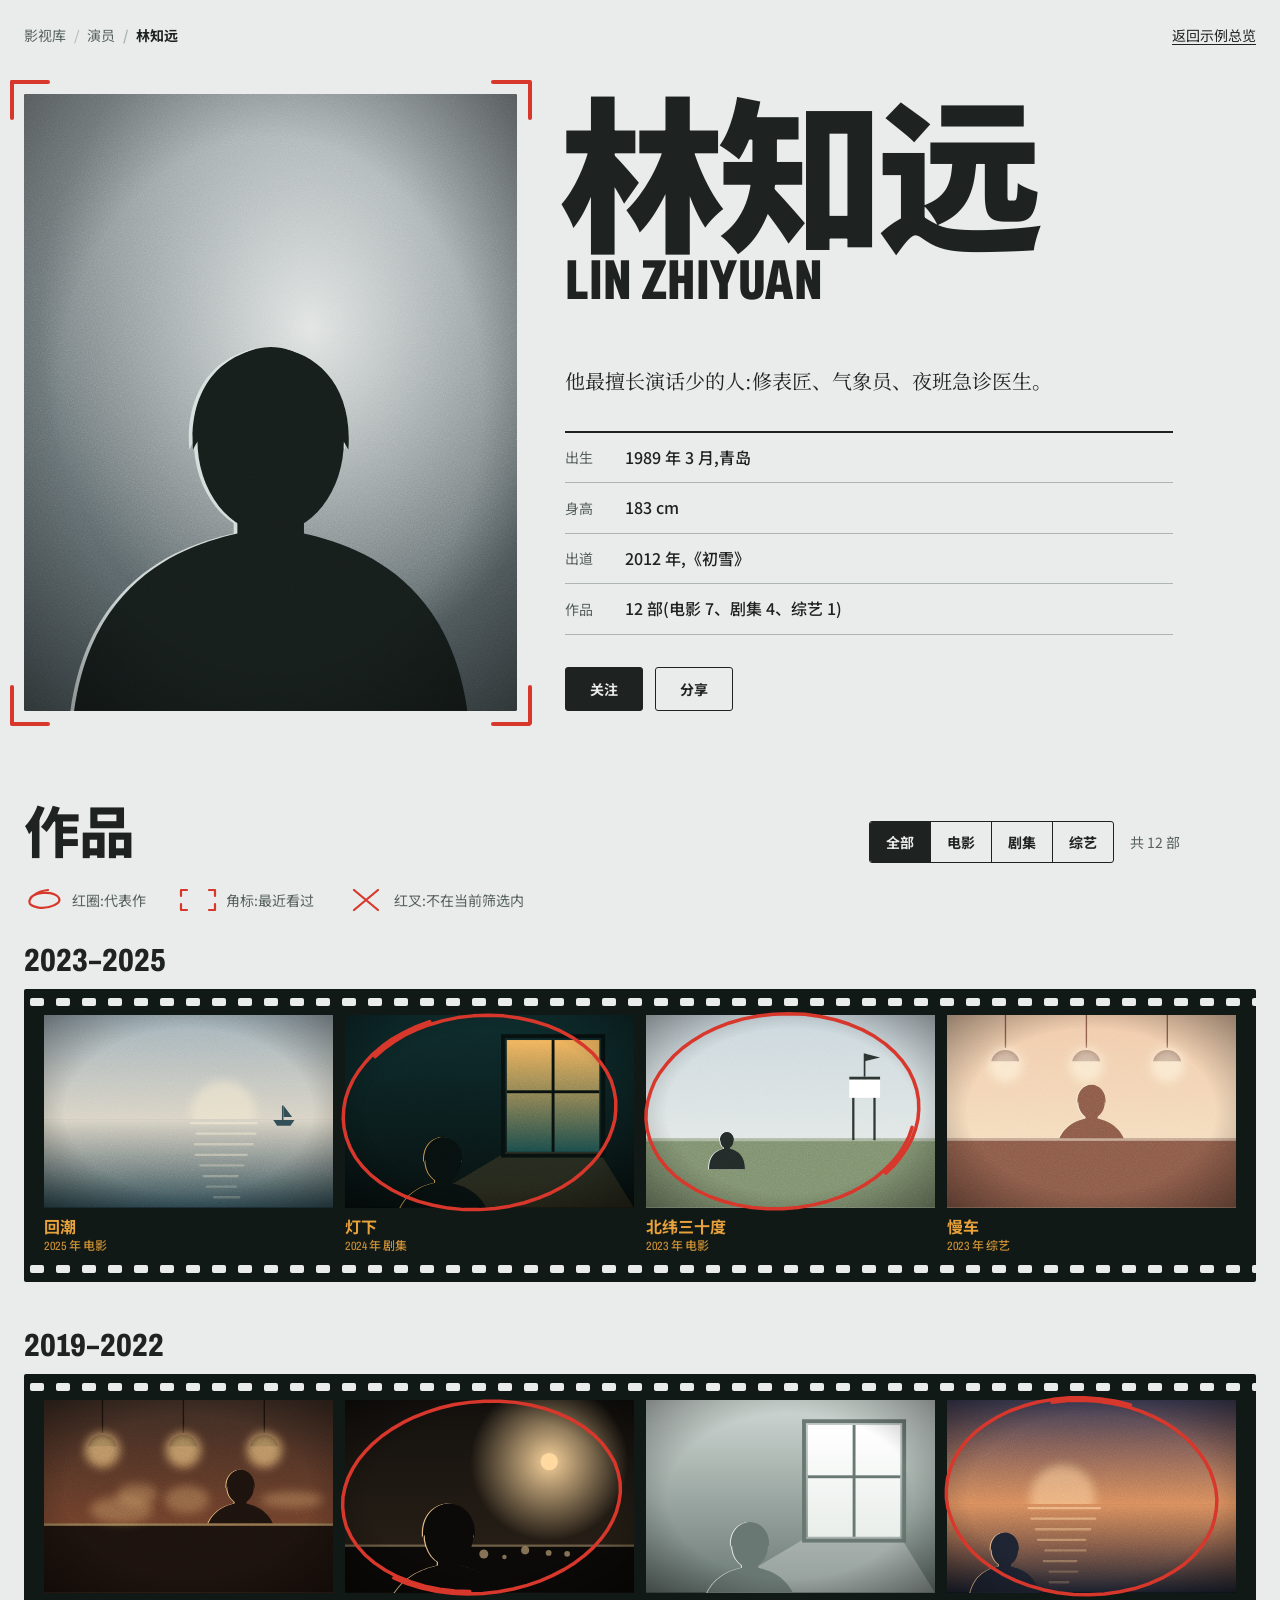
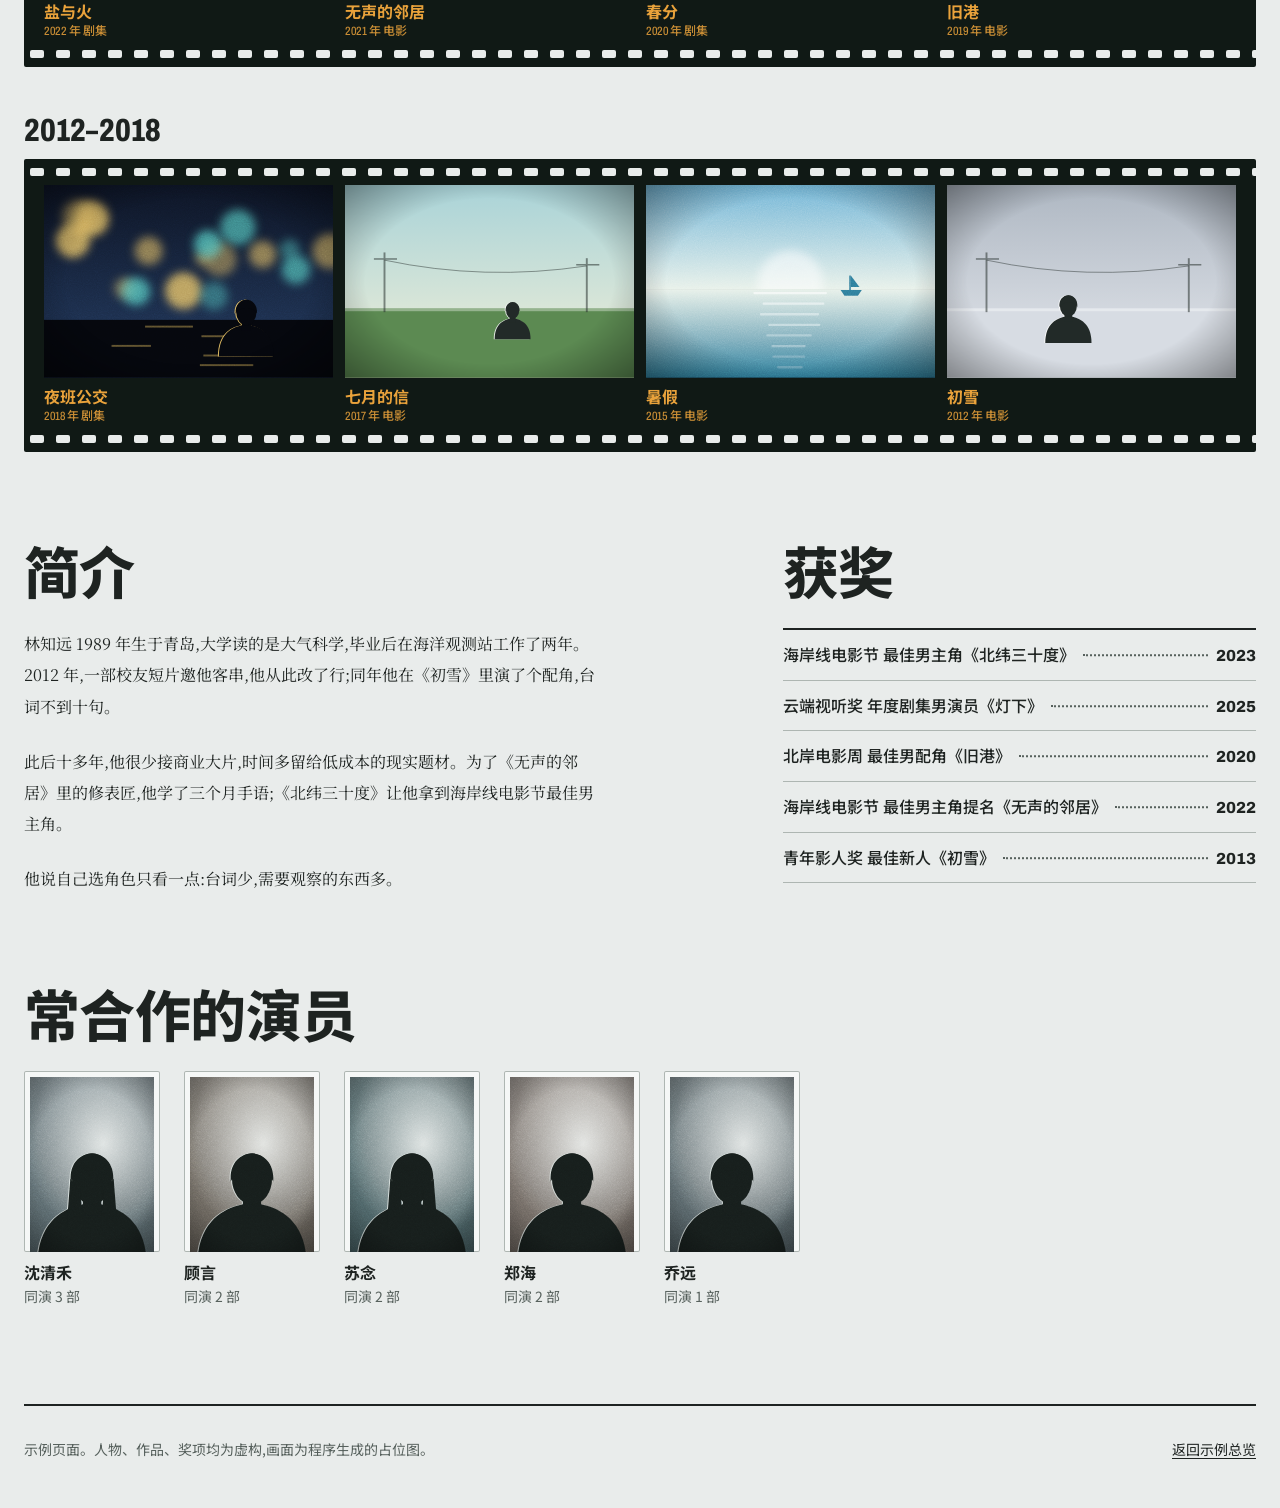
==== examples/actor-profile/contact-sheet/index.html @ d7632c98 "Add actor-profile example in new contact-sheet style Actor profile page designed as a photographer's" ====
<!doctype html>
<html lang="zh-CN">
<head>
  <meta charset="utf-8">
  <meta name="viewport" content="width=device-width, initial-scale=1">
  <title>林知远 — 演员主页(联系印样)</title>
  <meta name="description" content="把演员主页做成一张联系印样:作品是底片上的帧,代表作被红笔圈出。">
  <link rel="icon" href="data:,">
  <link rel="preconnect" href="https://fonts.googleapis.com">
  <link rel="preconnect" href="https://fonts.gstatic.com" crossorigin>
  <link rel="stylesheet" href="../../../styles/contact-sheet/tokens.css">
  <link rel="stylesheet" href="../../../shared/base.css">
  <link rel="stylesheet" href="../../../styles/contact-sheet/components.css">
  <link rel="stylesheet" href="./style.css">
</head>
<body>
  <!-- 共用的滤镜与渐变:胶片颗粒、暗角、焦外虚化 -->
  <svg width="0" height="0" style="position:absolute" aria-hidden="true" focusable="false">
    <defs>
      <filter id="grain" x="0" y="0" width="100%" height="100%">
        <feTurbulence type="fractalNoise" baseFrequency=".9" numOctaves="2" seed="4"/>
        <feColorMatrix type="saturate" values="0"/>
      </filter>
      <filter id="blur6" x="-50%" y="-50%" width="200%" height="200%"><feGaussianBlur stdDeviation="5"/></filter>
      <radialGradient id="vig" cx="50%" cy="50%" r="78%">
        <stop offset="55%" stop-color="#000" stop-opacity="0"/>
        <stop offset="100%" stop-color="#000" stop-opacity=".5"/>
      </radialGradient>
    </defs>
  </svg>

  <header class="bar container">
    <nav aria-label="面包屑">
      <ol class="crumbs">
        <li>影视库</li>
        <li>演员</li>
        <li aria-current="page">林知远</li>
      </ol>
    </nav>
    <a class="bar__back" href="../../../index.html">返回示例总览</a>
  </header>

  <main>
    <section class="hero container" aria-labelledby="name">
      <figure class="portrait" id="portrait">
        <div class="portrait__img" id="portraitImg"></div>
        <div class="crop" aria-hidden="true"><i class="corner corner--tl"></i><i class="corner corner--tr"></i><i class="corner corner--br"></i><i class="corner corner--bl"></i></div>
        <figcaption class="visually-hidden">林知远的肖像示意图(程序生成的占位图)</figcaption>
      </figure>

      <div class="hero__body">
        <h1 class="name" id="name">
          <span class="name__zh" id="nameZh"></span>
          <span class="name__en" id="nameEn"></span>
        </h1>
        <div class="hero__info">
          <p class="lede" id="lede"></p>
          <dl class="facts" id="facts"></dl>
          <div class="actions">
            <button class="btn btn-primary" id="follow" type="button" aria-pressed="false">关注</button>
            <button class="btn" id="share" type="button">分享</button>
            <span class="actions__status" id="status" role="status" aria-live="polite"></span>
          </div>
        </div>
      </div>
    </section>

    <section class="sheet container" aria-labelledby="worksH">
      <div class="sheet__head">
        <h2 id="worksH">作品</h2>
        <div class="sheet__tools">
          <div class="seg" id="filter" role="group" aria-label="按类型筛选">
            <button type="button" data-type="all" aria-pressed="true">全部</button>
            <button type="button" data-type="电影" aria-pressed="false">电影</button>
            <button type="button" data-type="剧集" aria-pressed="false">剧集</button>
            <button type="button" data-type="综艺" aria-pressed="false">综艺</button>
          </div>
          <p class="sheet__count" id="count" role="status" aria-live="polite"></p>
        </div>
      </div>

      <ul class="legend" aria-label="红笔标记说明">
        <li>
          <svg viewBox="0 0 40 26" width="40" height="26" aria-hidden="true"><path class="mark" d="M6,13 C6,5 30,3 35,11 C39,19 14,25 6,17 C3,12 12,4 24,3"/></svg>
          <span>红圈:代表作</span>
        </li>
        <li>
          <svg viewBox="0 0 40 26" width="40" height="26" aria-hidden="true"><path class="mark" d="M3,9 L3,3 L9,3 M31,3 L37,3 L37,9 M37,17 L37,23 L31,23 M9,23 L3,23 L3,17"/></svg>
          <span>角标:最近看过</span>
        </li>
        <li>
          <svg viewBox="0 0 40 26" width="40" height="26" aria-hidden="true"><path class="mark" d="M8,3 L32,23 M32,3 L8,23"/></svg>
          <span>红叉:不在当前筛选内</span>
        </li>
      </ul>

      <div id="strips" class="strips"></div>
    </section>

    <section class="about container">
      <div class="about__bio" aria-labelledby="bioH">
        <h2 id="bioH">简介</h2>
        <div class="prose" id="bio"></div>
      </div>
      <div class="about__awards" aria-labelledby="awardsH">
        <h2 id="awardsH">获奖</h2>
        <ul class="credits" id="awards"></ul>
      </div>
    </section>

    <section class="costars container" aria-labelledby="costarsH">
      <h2 id="costarsH">常合作的演员</h2>
      <ul class="prints" id="costars"></ul>
    </section>
  </main>

  <footer class="foot container">
    <p>示例页面。人物、作品、奖项均为虚构,画面为程序生成的占位图。</p>
    <a href="../../../index.html">返回示例总览</a>
  </footer>

  <dialog class="loupe" id="loupe" aria-labelledby="loupeTitle">
    <div class="loupe__film" id="loupeImg"></div>
    <div class="loupe__body">
      <p class="loupe__flag" id="loupeFlag" hidden>
        <svg viewBox="0 0 40 26" width="32" height="21" aria-hidden="true"><path class="mark" d="M6,13 C6,5 30,3 35,11 C39,19 14,25 6,17 C3,12 12,4 24,3"/></svg>
        <span>代表作</span>
      </p>
      <h3 id="loupeTitle" class="loupe__title"></h3>
      <p class="loupe__line" id="loupeLine"></p>
      <dl class="loupe__facts" id="loupeFacts"></dl>
      <div class="loupe__nav">
        <button class="btn" type="button" id="prev">上一部</button>
        <button class="btn" type="button" id="next">下一部</button>
        <button class="btn btn-primary" type="button" id="close">关闭</button>
      </div>
    </div>
  </dialog>

  <script src="./data.js"></script>
  <script src="./art.js"></script>
  <script src="./main.js"></script>
</body>
</html>
---- styles/contact-sheet/tokens.css ----
/* Style: contact-sheet(联系印样)
   灯箱白的页面 + 底片绿黑的片条 + 红色油性笔标记。
   令牌名遵守 styles/_template 的契约;文末的 “extension” 是本风格独有的补充。 */
@import url("https://fonts.googleapis.com/css2?family=Archivo:wdth,wght@62..125,500..900&family=Noto+Sans+SC:wght@400;500;700;900&family=Noto+Serif+SC:wght@400;600&display=swap");

:root {
  /* color */
  --color-bg: #e9eceb;            /* 灯箱白:偏冷,不是奶油色 */
  --color-surface: #f5f7f6;
  --color-surface-alt: #dde1df;
  --color-text: #1e2321;          /* 墨 */
  --color-text-muted: #56605c;
  --color-border: #aeb6b2;
  --color-primary: #d8372c;       /* 油笔红:只用于“圈、叉、角标”等标记,不用于按钮和文字 */
  --color-primary-hover: #b92b21;
  --color-primary-contrast: #ffffff;
  --color-accent-soft: #f2d9d5;

  /* font:展示用特窄无衬线(拉丁)+ 黑体(中文),正文标题以外用衬线 */
  --font-sans: "Noto Sans SC", ui-sans-serif, -apple-system, "PingFang SC", "Microsoft YaHei", sans-serif;
  --font-display: "Archivo", "Noto Sans SC", "PingFang SC", "Microsoft YaHei", sans-serif;
  --font-serif: "Noto Serif SC", "Songti SC", "Source Han Serif SC", serif;
  --font-mono: ui-monospace, SFMono-Regular, Menlo, monospace;

  /* type scale */
  --text-xs: 0.75rem;
  --text-sm: 0.875rem;
  --text-md: 1rem;
  --text-lg: 1.25rem;
  --text-xl: 2rem;
  --text-2xl: clamp(2.25rem, 4.5vw, 3.5rem);
  --text-3xl: clamp(4.75rem, 13vw, 10.5rem);

  /* space(4px 基准,区块之间用 --space-8 以上) */
  --space-1: 0.25rem;
  --space-2: 0.5rem;
  --space-3: 0.75rem;
  --space-4: 1rem;
  --space-5: 1.5rem;
  --space-6: 2rem;
  --space-7: 3rem;
  --space-8: 6rem;

  /* shape & depth:印刷品的小圆角,几乎没有阴影 */
  --radius-sm: 2px;
  --radius-md: 3px;
  --radius-lg: 4px;
  --shadow-sm: none;
  --shadow-md: 0 24px 48px -28px rgb(16 25 21 / 0.6);

  /* layout & motion */
  --container: 1240px;
  --ease: cubic-bezier(0.3, 0.6, 0.2, 1);
  --duration: 160ms;

  /* extension:本风格独有 */
  --color-film: #101915;          /* 底片绿黑,只出现在片条和放大窗口的边框上 */
  --color-edge: #e9a23b;          /* 边码橙,只用于片条边缘的印字 */
  --color-mark: var(--color-primary);
  --space-9: 8rem;
  --gutter: clamp(1rem, 3vw, 1.5rem);
}
---- shared/base.css ----
/* 与风格无关的最小基础层:重置 + 无障碍基线。
   所有颜色/字体/间距都必须来自风格的 tokens.css,这里不写任何具体视觉值。 */
*, *::before, *::after { box-sizing: border-box; }
html { -webkit-text-size-adjust: 100%; scroll-behavior: smooth; }
body {
  margin: 0;
  background: var(--color-bg);
  color: var(--color-text);
  font-family: var(--font-sans);
  font-size: var(--text-md);
  line-height: 1.6;
  -webkit-font-smoothing: antialiased;
}
img, svg, video { max-width: 100%; display: block; }
h1, h2, h3, h4 { margin: 0; line-height: 1.2; font-family: var(--font-display, var(--font-sans)); }
p { margin: 0; }
a { color: inherit; }
:focus-visible { outline: 2px solid var(--color-primary); outline-offset: 2px; }
@media (prefers-reduced-motion: reduce) {
  *, *::before, *::after { animation: none !important; transition: none !important; scroll-behavior: auto !important; }
}
---- styles/contact-sheet/components.css ----
/* contact-sheet 的通用组件。只使用 tokens.css 中的变量。
   红色(--color-mark)不出现在这里:它只属于页面里的油笔标记。 */
.container { width: min(100% - 2 * var(--gutter), var(--container)); margin-inline: auto; }

.visually-hidden {
  position: absolute; width: 1px; height: 1px; margin: -1px; padding: 0;
  overflow: hidden; clip: rect(0 0 0 0); white-space: nowrap; border: 0;
}

.btn {
  display: inline-flex; align-items: center; justify-content: center;
  min-height: 2.75rem; padding: 0 var(--space-5);
  border: 1.5px solid var(--color-text); border-radius: var(--radius-md);
  font: 700 var(--text-sm)/1 var(--font-sans); cursor: pointer;
  background: transparent; color: var(--color-text);
}
.btn:hover { background: var(--color-surface-alt); }
.btn-primary { background: var(--color-text); color: var(--color-bg); }
.btn-primary:hover { background: var(--color-film); }
.btn[aria-pressed="true"] { background: var(--color-surface); }

/* 分段筛选:选中项反色(墨底),不用红色 */
.seg { display: inline-flex; border: 1.5px solid var(--color-text); border-radius: var(--radius-md); overflow: hidden; }
.seg button {
  min-height: 2.5rem; padding: 0 var(--space-4); border: 0; background: transparent;
  font: 700 var(--text-sm)/1 var(--font-sans); color: var(--color-text); cursor: pointer;
}
.seg button + button { border-left: 1.5px solid var(--color-text); }
.seg button[aria-pressed="true"] { background: var(--color-text); color: var(--color-bg); }
.seg button:focus-visible { outline-offset: -4px; }
---- examples/actor-profile/contact-sheet/style.css ----
/* 演员主页 × contact-sheet。只用设计令牌;红色只出现在 .mark 与 .crop。 */

/* ---------- 红笔标记(全页唯一的红色) ---------- */
.mark { fill: none; stroke: var(--color-mark); stroke-width: 3.5; stroke-linecap: round; stroke-linejoin: round; vector-effect: non-scaling-stroke; }
.legend .mark { stroke-width: 2.2; vector-effect: none; }
.loupe__flag .mark { stroke-width: 2.4; vector-effect: none; }

/* ---------- 顶栏 ---------- */
.bar { display: flex; align-items: center; justify-content: space-between; gap: var(--space-4); padding-block: var(--space-5); font-size: var(--text-sm); }
.crumbs { display: flex; flex-wrap: wrap; gap: var(--space-2); list-style: none; margin: 0; padding: 0; color: var(--color-text-muted); }
.crumbs li + li::before { content: "/"; margin-right: var(--space-2); color: var(--color-border); }
.crumbs [aria-current] { color: var(--color-text); font-weight: 700; }
.bar__back { color: var(--color-text); text-underline-offset: 3px; }

/* ---------- 标题字样 ---------- */
h2 { font: 800 var(--text-2xl)/1 var(--font-display); font-stretch: 75%; letter-spacing: -0.01em; }

/* ---------- Hero ---------- */
.hero { display: grid; gap: var(--space-6); padding-block: var(--space-5) var(--space-8); }
@media (min-width: 880px) {
  .hero { grid-template-columns: minmax(0, 5fr) minmax(0, 7fr); gap: var(--space-7); align-items: stretch; }
}
.portrait { position: relative; margin: 0; align-self: start; }
.portrait__img { aspect-ratio: 4 / 5; background: var(--color-film); overflow: hidden; border-radius: var(--radius-sm); }
.portrait__img svg { width: 100%; height: 100%; display: block; animation: develop 1.6s var(--ease) both; }
/* 角标(裁切线):纯 CSS 画出,每个角是一横一竖 */
.corner { position: absolute; width: var(--cl, 2.5rem); height: var(--cl, 2.5rem); pointer-events: none; }
.corner::before, .corner::after { content: ""; position: absolute; background: var(--color-mark); border-radius: 2px; }
.corner::before { left: 0; right: 0; height: var(--ct, 3.5px); }
.corner::after { top: 0; bottom: 0; width: var(--ct, 3.5px); }
.corner--tl { top: 0; left: 0; }
.corner--tl::before { top: 0; transform-origin: left; } .corner--tl::after { left: 0; transform-origin: top; }
.corner--tr { top: 0; right: 0; }
.corner--tr::before { top: 0; transform-origin: right; } .corner--tr::after { right: 0; transform-origin: top; }
.corner--br { bottom: 0; right: 0; }
.corner--br::before { bottom: 0; transform-origin: right; } .corner--br::after { right: 0; transform-origin: bottom; }
.corner--bl { bottom: 0; left: 0; }
.corner--bl::before { bottom: 0; transform-origin: left; } .corner--bl::after { left: 0; transform-origin: bottom; }
.crop { position: absolute; inset: -14px; pointer-events: none; }
.crop .corner::before { animation: grow-x 0.45s var(--ease) 1.5s both; }
.crop .corner::after { animation: grow-y 0.45s var(--ease) 1.5s both; }
@keyframes develop {
  from { filter: grayscale(1) brightness(0.3) contrast(2) blur(6px); }
  60%  { filter: grayscale(0.6) brightness(0.85) contrast(1.3) blur(1px); }
  to   { filter: none; }
}
@keyframes grow-x { from { transform: scaleX(0); } to { transform: scaleX(1); } }
@keyframes grow-y { from { transform: scaleY(0); } to { transform: scaleY(1); } }

.hero__body { display: flex; flex-direction: column; justify-content: space-between; gap: var(--space-7); min-width: 0; }
.name { display: grid; gap: var(--space-3); }
.name__zh { font: 900 var(--text-3xl)/0.88 var(--font-sans); letter-spacing: -0.04em; margin-left: -0.04em; }
.name__en { font: 800 clamp(1.75rem, 4.4vw, 3.75rem)/1 var(--font-display); font-stretch: 62%; text-transform: uppercase; letter-spacing: 0.01em; }
.hero__info { display: grid; gap: var(--space-6); max-width: 38rem; }
.lede { font: 400 var(--text-lg)/1.8 var(--font-serif); }
.facts { display: grid; grid-template-columns: max-content 1fr; margin: 0; border-top: 2px solid var(--color-text); }
.facts dt, .facts dd { margin: 0; padding: var(--space-3) 0; border-bottom: 1px solid var(--color-border); }
.facts dt { color: var(--color-text-muted); padding-right: var(--space-6); font-size: var(--text-sm); display: flex; align-items: center; }
.facts dd { font-weight: 500; }
.actions { display: flex; flex-wrap: wrap; align-items: center; gap: var(--space-3); }
.actions__status { font-size: var(--text-sm); color: var(--color-text-muted); }

/* ---------- 联系印样 ---------- */
.sheet { padding-bottom: var(--space-8); }
.sheet__head { display: flex; flex-wrap: wrap; align-items: end; justify-content: space-between; gap: var(--space-5); }
.sheet__tools { display: flex; flex-wrap: wrap; align-items: center; gap: var(--space-4); }
.sheet__count { margin: 0; font-size: var(--text-sm); color: var(--color-text-muted); min-width: 9em; }
.legend { display: flex; flex-wrap: wrap; gap: var(--space-3) var(--space-6); list-style: none; margin: var(--space-5) 0 var(--space-6); padding: 0; font-size: var(--text-sm); color: var(--color-text-muted); }
.legend li { display: flex; align-items: center; gap: var(--space-2); }

.strips { display: grid; gap: var(--space-7); }
.strip__label { font: 800 var(--text-xl)/1 var(--font-display); font-stretch: 75%; margin-bottom: var(--space-3); }
.strip__film { position: relative; background: var(--color-film); border-radius: var(--radius-sm); padding: 26px 20px; }
/* 齿孔:用遮罩镂空,颜色取自页面底色 */
.strip__film::before, .strip__film::after {
  content: ""; position: absolute; left: 0; right: 0; height: 8px; background: var(--color-bg);
  -webkit-mask: url("data:image/svg+xml;utf8,<svg xmlns='http://www.w3.org/2000/svg' width='26' height='8'><rect x='6' width='14' height='8' rx='2'/></svg>") repeat-x;
          mask: url("data:image/svg+xml;utf8,<svg xmlns='http://www.w3.org/2000/svg' width='26' height='8'><rect x='6' width='14' height='8' rx='2'/></svg>") repeat-x;
}
.strip__film::before { top: 9px; }
.strip__film::after { bottom: 9px; }
.strip__track { display: grid; grid-auto-flow: column; grid-auto-columns: 78%; gap: 12px; overflow-x: auto; scroll-snap-type: x mandatory; padding-bottom: 2px; }
.strip__track > * { scroll-snap-align: start; }
@media (min-width: 880px) {
  .strip__track { grid-auto-flow: row; grid-template-columns: repeat(4, minmax(0, 1fr)); grid-auto-columns: auto; overflow: visible; }
}

.frame { min-width: 0; }
.frame__btn { position: relative; display: block; width: 100%; aspect-ratio: 3 / 2; padding: 0; border: 0; background: #000; cursor: pointer; overflow: visible; color: inherit; }
.frame__btn > svg:first-child { width: 100%; height: 100%; display: block; }
.frame__btn:hover:not(:disabled) { outline: 2px solid var(--color-edge); outline-offset: 0; }
.frame__btn:disabled { cursor: default; }
.frame__btn:focus-visible { outline: 3px solid var(--color-bg); outline-offset: 2px; }
.frame__marks { position: absolute; inset: -6% -3%; width: 106%; height: 112%; overflow: visible; pointer-events: none; }
.frame__marks .x-g { display: none; }
.frame__crop { position: absolute; inset: 5px; display: none; --cl: 1.5rem; --ct: 3px; pointer-events: none; }
.frame[data-viewed] .frame__crop { display: block; }
.frame[data-off] .x-g { display: inline; }
.frame[data-off] .mark--circle { display: none; }
.frame[data-off] .frame__btn > svg:first-child { opacity: 0.3; }
.frame.is-new .corner::before { animation: grow-x 0.3s var(--ease) both; }
.frame.is-new .corner::after { animation: grow-y 0.3s var(--ease) both; }
.frame__cap { display: grid; gap: 2px; padding-top: var(--space-2); color: var(--color-edge); }
.frame__title { font: 700 var(--text-md)/1.3 var(--font-sans); overflow-wrap: anywhere; }
.frame__meta { font: 500 var(--text-xs)/1.3 var(--font-display); font-stretch: 75%; opacity: 0.85; }

/* ---------- 简介 / 获奖 ---------- */
.about { display: grid; gap: var(--space-7); padding-bottom: var(--space-8); }
@media (min-width: 880px) { .about { grid-template-columns: minmax(0, 7fr) minmax(0, 5fr); gap: var(--space-8); } }
.about h2 { margin-bottom: var(--space-5); }
.prose { max-width: 36em; display: grid; gap: var(--space-5); font: 400 var(--text-md)/1.95 var(--font-serif); }
.credits { list-style: none; margin: 0; padding: 0; border-top: 2px solid var(--color-text); }
.credit { display: flex; align-items: baseline; gap: var(--space-2); padding: var(--space-3) 0; border-bottom: 1px solid var(--color-border); }
.credit__what { font-weight: 500; }
.credit__lead { flex: 1 1 1.5rem; min-width: 1.5rem; border-bottom: 2px dotted var(--color-text-muted); transform: translateY(-0.3em); }
.credit__year { font: 800 var(--text-md)/1 var(--font-display); font-variant-numeric: tabular-nums; }

/* ---------- 合作演员:证件照尺寸的小样 ---------- */
.costars { padding-bottom: var(--space-8); }
.costars h2 { margin-bottom: var(--space-5); }
.prints { display: flex; flex-wrap: wrap; gap: var(--space-5); list-style: none; margin: 0; padding: 0; }
.print { width: 8.5rem; }
.print__img { aspect-ratio: 3 / 4; background: var(--color-surface); padding: 6px 6px 0; border-radius: var(--radius-sm); box-shadow: inset 0 0 0 1px var(--color-border); }
.print__img svg { width: 100%; height: 100%; display: block; }
.print__name { margin: var(--space-2) 0 0; font-weight: 700; }
.print__note { margin: 0; font-size: var(--text-sm); color: var(--color-text-muted); }

/* ---------- 页脚 ---------- */
.foot { display: flex; flex-wrap: wrap; justify-content: space-between; gap: var(--space-3) var(--space-6); padding-block: var(--space-6) var(--space-7); border-top: 2px solid var(--color-text); font-size: var(--text-sm); color: var(--color-text-muted); }
.foot a { color: var(--color-text); text-underline-offset: 3px; }

/* ---------- 放大窗口 ---------- */
.loupe { width: min(100% - 2 * var(--gutter), 62rem); max-height: calc(100dvh - 2 * var(--gutter)); padding: 0; border: 0; border-radius: var(--radius-lg); background: var(--color-bg); color: var(--color-text); box-shadow: var(--shadow-md); overflow: auto; }
.loupe::backdrop { background: rgb(16 25 21 / 0.78); }
.loupe[open] { display: grid; }
@media (min-width: 760px) { .loupe[open] { grid-template-columns: minmax(0, 7fr) minmax(0, 5fr); } }
.loupe__film { background: var(--color-film); padding: 22px 16px 10px; display: grid; align-content: center; }
.loupe__film svg { width: 100%; aspect-ratio: 3 / 2; display: block; }
.loupe__edge { display: flex; justify-content: space-between; margin: 0; padding: var(--space-2) 0 var(--space-1); color: var(--color-edge); font: 600 var(--text-sm)/1.3 var(--font-sans); }
.loupe__body { display: flex; flex-direction: column; gap: var(--space-4); padding: var(--space-6); }
.loupe__flag { margin: 0; display: flex; align-items: center; gap: var(--space-2); font-weight: 700; font-size: var(--text-sm); }
.loupe__title { font: 900 clamp(2.25rem, 4vw, 3rem)/1.05 var(--font-sans); letter-spacing: -0.03em; overflow-wrap: anywhere; }
.loupe__line { font: 400 var(--text-md)/1.9 var(--font-serif); }
.loupe__facts { display: grid; grid-template-columns: max-content 1fr; margin: 0; border-top: 2px solid var(--color-text); }
.loupe__facts dt, .loupe__facts dd { margin: 0; padding: var(--space-2) 0; border-bottom: 1px solid var(--color-border); }
.loupe__facts dt { color: var(--color-text-muted); padding-right: var(--space-5); font-size: var(--text-sm); display: flex; align-items: center; }
.loupe__nav { display: flex; flex-wrap: wrap; gap: var(--space-2); margin-top: auto; }
.loupe__nav .btn:disabled { opacity: 0.4; cursor: default; }
.loupe__nav .btn:last-child { margin-left: auto; }

@media (prefers-reduced-motion: reduce) {
  .portrait__img svg, .corner::before, .corner::after { animation: none !important; }
}
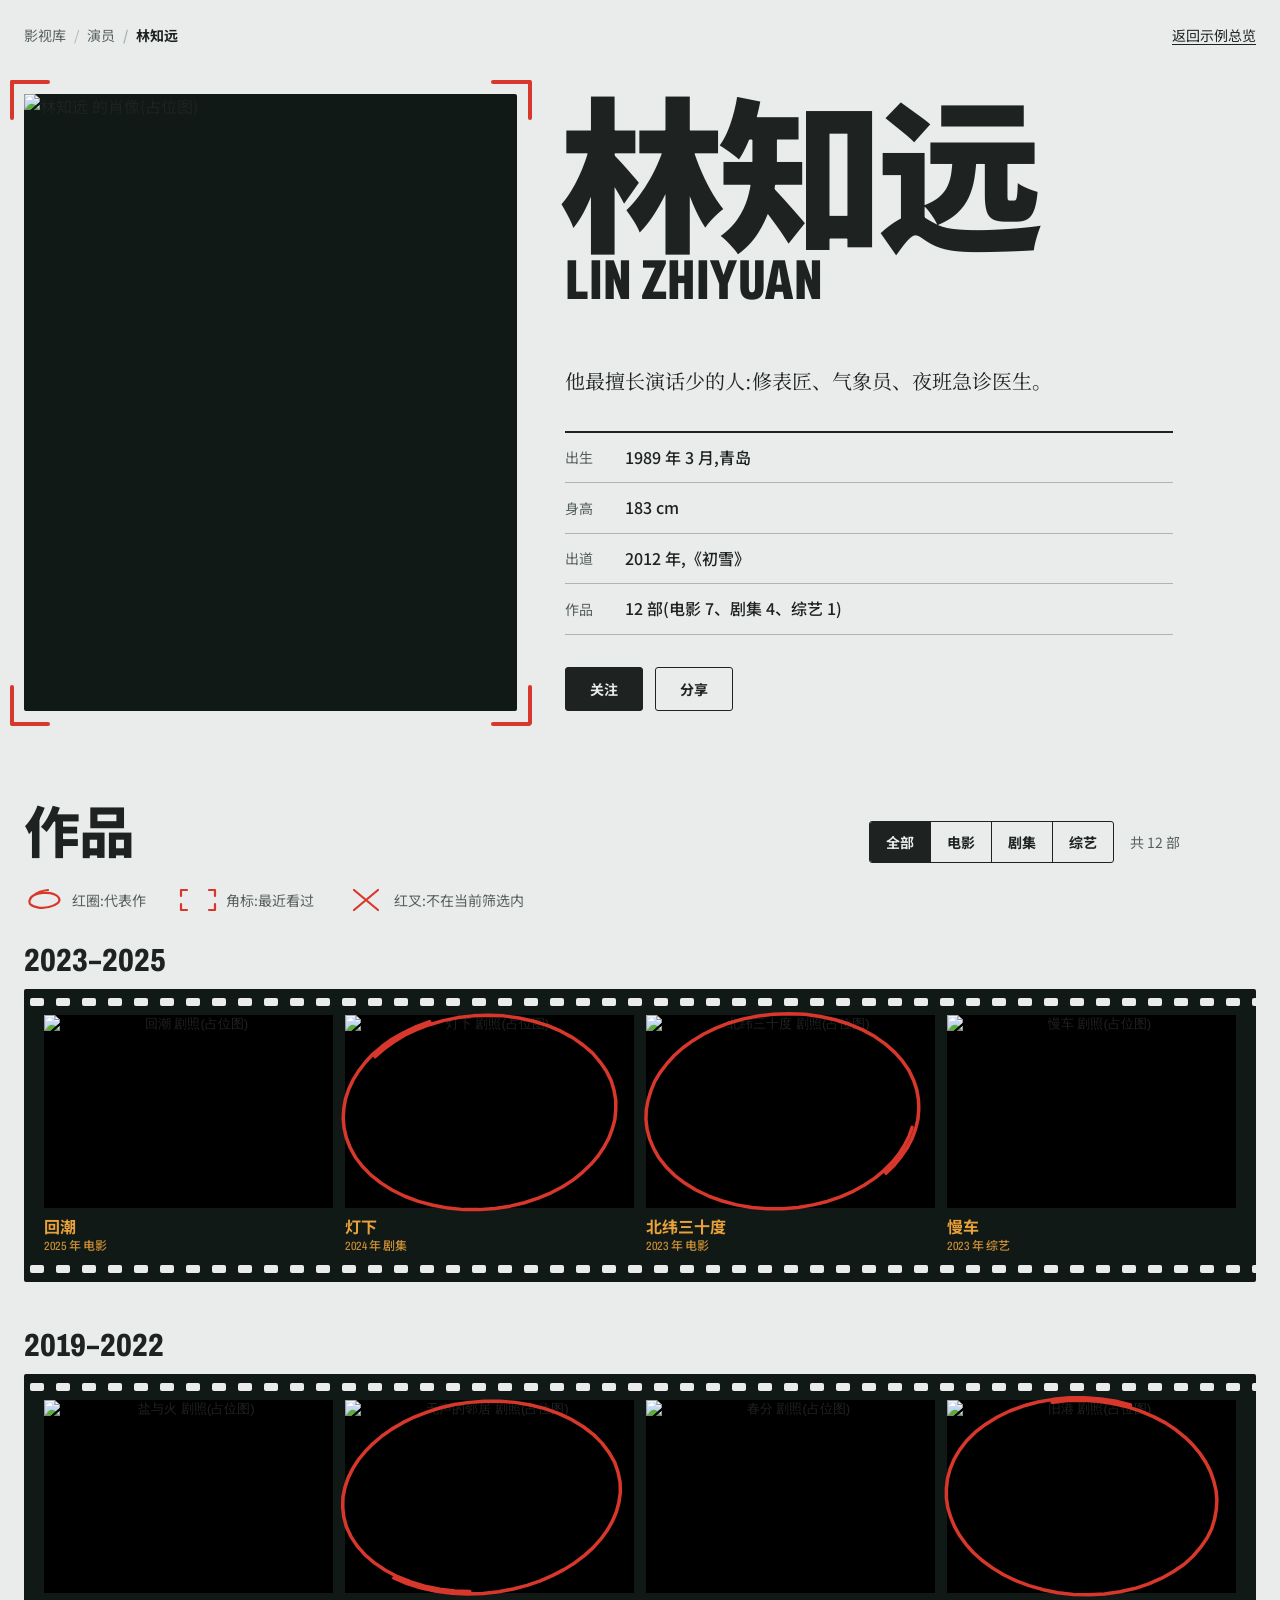
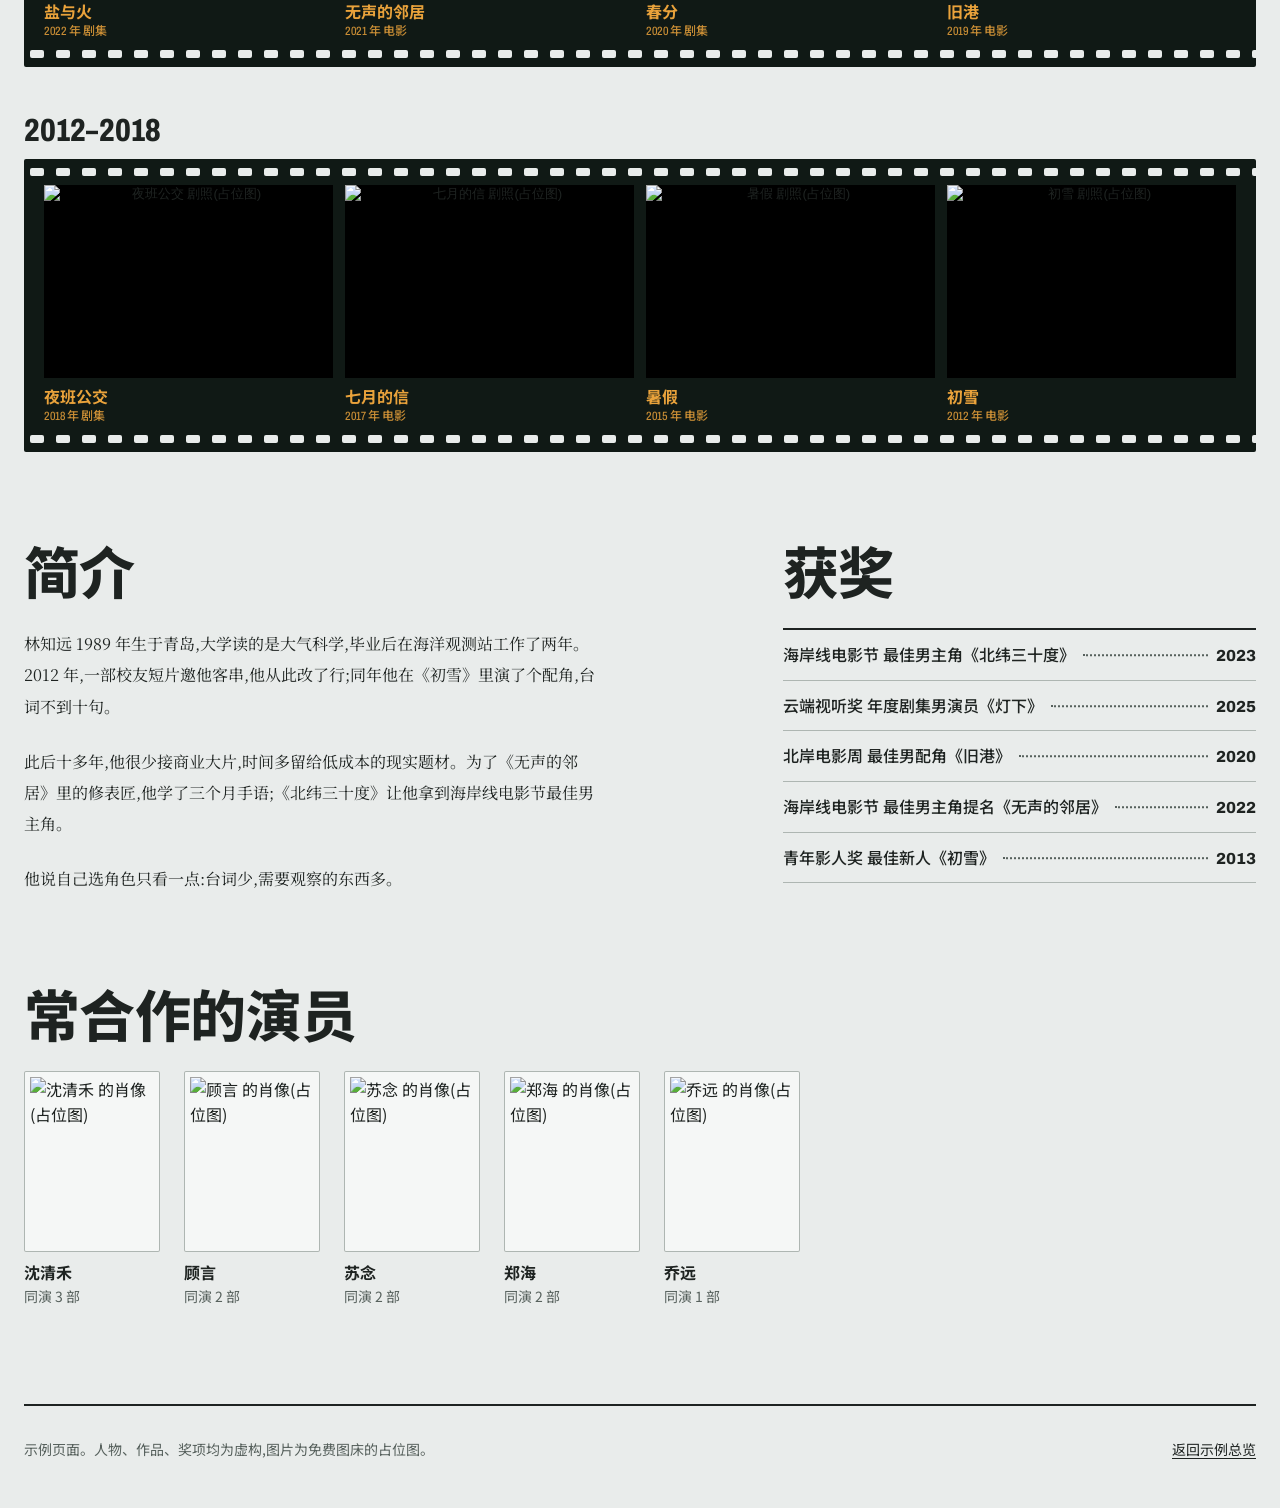
==== commit a3ed6dcc: "Use free placeholder photos instead of generated SVG art Replace the procedurally generated stills/p" ====
--- a/examples/actor-profile/contact-sheet/index.html
+++ b/examples/actor-profile/contact-sheet/index.html
@@ -14,21 +14,6 @@
   <link rel="stylesheet" href="./style.css">
 </head>
 <body>
-  <!-- 共用的滤镜与渐变:胶片颗粒、暗角、焦外虚化 -->
-  <svg width="0" height="0" style="position:absolute" aria-hidden="true" focusable="false">
-    <defs>
-      <filter id="grain" x="0" y="0" width="100%" height="100%">
-        <feTurbulence type="fractalNoise" baseFrequency=".9" numOctaves="2" seed="4"/>
-        <feColorMatrix type="saturate" values="0"/>
-      </filter>
-      <filter id="blur6" x="-50%" y="-50%" width="200%" height="200%"><feGaussianBlur stdDeviation="5"/></filter>
-      <radialGradient id="vig" cx="50%" cy="50%" r="78%">
-        <stop offset="55%" stop-color="#000" stop-opacity="0"/>
-        <stop offset="100%" stop-color="#000" stop-opacity=".5"/>
-      </radialGradient>
-    </defs>
-  </svg>
-
   <header class="bar container">
     <nav aria-label="面包屑">
       <ol class="crumbs">
@@ -45,7 +30,7 @@
       <figure class="portrait" id="portrait">
         <div class="portrait__img" id="portraitImg"></div>
         <div class="crop" aria-hidden="true"><i class="corner corner--tl"></i><i class="corner corner--tr"></i><i class="corner corner--br"></i><i class="corner corner--bl"></i></div>
-        <figcaption class="visually-hidden">林知远的肖像示意图(程序生成的占位图)</figcaption>
+        <figcaption class="visually-hidden">林知远的肖像(占位图)</figcaption>
       </figure>
 
       <div class="hero__body">
@@ -115,7 +100,7 @@
   </main>
 
   <footer class="foot container">
-    <p>示例页面。人物、作品、奖项均为虚构,画面为程序生成的占位图。</p>
+    <p>示例页面。人物、作品、奖项均为虚构,图片为免费图床的占位图。</p>
     <a href="../../../index.html">返回示例总览</a>
   </footer>
 
--- a/examples/actor-profile/contact-sheet/style.css
+++ b/examples/actor-profile/contact-sheet/style.css
@@ -22,7 +22,7 @@
 }
 .portrait { position: relative; margin: 0; align-self: start; }
 .portrait__img { aspect-ratio: 4 / 5; background: var(--color-film); overflow: hidden; border-radius: var(--radius-sm); }
-.portrait__img svg { width: 100%; height: 100%; display: block; animation: develop 1.6s var(--ease) both; }
+.portrait__img img { width: 100%; height: 100%; display: block; object-fit: cover; animation: develop 1.6s var(--ease) both; }
 /* 角标(裁切线):纯 CSS 画出,每个角是一横一竖 */
 .corner { position: absolute; width: var(--cl, 2.5rem); height: var(--cl, 2.5rem); pointer-events: none; }
 .corner::before, .corner::after { content: ""; position: absolute; background: var(--color-mark); border-radius: 2px; }
@@ -87,7 +87,7 @@
 
 .frame { min-width: 0; }
 .frame__btn { position: relative; display: block; width: 100%; aspect-ratio: 3 / 2; padding: 0; border: 0; background: #000; cursor: pointer; overflow: visible; color: inherit; }
-.frame__btn > svg:first-child { width: 100%; height: 100%; display: block; }
+.frame__btn > img { width: 100%; height: 100%; display: block; object-fit: cover; }
 .frame__btn:hover:not(:disabled) { outline: 2px solid var(--color-edge); outline-offset: 0; }
 .frame__btn:disabled { cursor: default; }
 .frame__btn:focus-visible { outline: 3px solid var(--color-bg); outline-offset: 2px; }
@@ -97,7 +97,7 @@
 .frame[data-viewed] .frame__crop { display: block; }
 .frame[data-off] .x-g { display: inline; }
 .frame[data-off] .mark--circle { display: none; }
-.frame[data-off] .frame__btn > svg:first-child { opacity: 0.3; }
+.frame[data-off] .frame__btn > img { opacity: 0.3; }
 .frame.is-new .corner::before { animation: grow-x 0.3s var(--ease) both; }
 .frame.is-new .corner::after { animation: grow-y 0.3s var(--ease) both; }
 .frame__cap { display: grid; gap: 2px; padding-top: var(--space-2); color: var(--color-edge); }
@@ -121,7 +121,7 @@
 .prints { display: flex; flex-wrap: wrap; gap: var(--space-5); list-style: none; margin: 0; padding: 0; }
 .print { width: 8.5rem; }
 .print__img { aspect-ratio: 3 / 4; background: var(--color-surface); padding: 6px 6px 0; border-radius: var(--radius-sm); box-shadow: inset 0 0 0 1px var(--color-border); }
-.print__img svg { width: 100%; height: 100%; display: block; }
+.print__img img { width: 100%; height: 100%; display: block; object-fit: cover; }
 .print__name { margin: var(--space-2) 0 0; font-weight: 700; }
 .print__note { margin: 0; font-size: var(--text-sm); color: var(--color-text-muted); }
 
@@ -135,7 +135,7 @@
 .loupe[open] { display: grid; }
 @media (min-width: 760px) { .loupe[open] { grid-template-columns: minmax(0, 7fr) minmax(0, 5fr); } }
 .loupe__film { background: var(--color-film); padding: 22px 16px 10px; display: grid; align-content: center; }
-.loupe__film svg { width: 100%; aspect-ratio: 3 / 2; display: block; }
+.loupe__film img { width: 100%; aspect-ratio: 3 / 2; display: block; object-fit: cover; background: var(--color-film); }
 .loupe__edge { display: flex; justify-content: space-between; margin: 0; padding: var(--space-2) 0 var(--space-1); color: var(--color-edge); font: 600 var(--text-sm)/1.3 var(--font-sans); }
 .loupe__body { display: flex; flex-direction: column; gap: var(--space-4); padding: var(--space-6); }
 .loupe__flag { margin: 0; display: flex; align-items: center; gap: var(--space-2); font-weight: 700; font-size: var(--text-sm); }
@@ -149,5 +149,5 @@
 .loupe__nav .btn:last-child { margin-left: auto; }
 
 @media (prefers-reduced-motion: reduce) {
-  .portrait__img svg, .corner::before, .corner::after { animation: none !important; }
+  .portrait__img img, .corner::before, .corner::after { animation: none !important; }
 }
